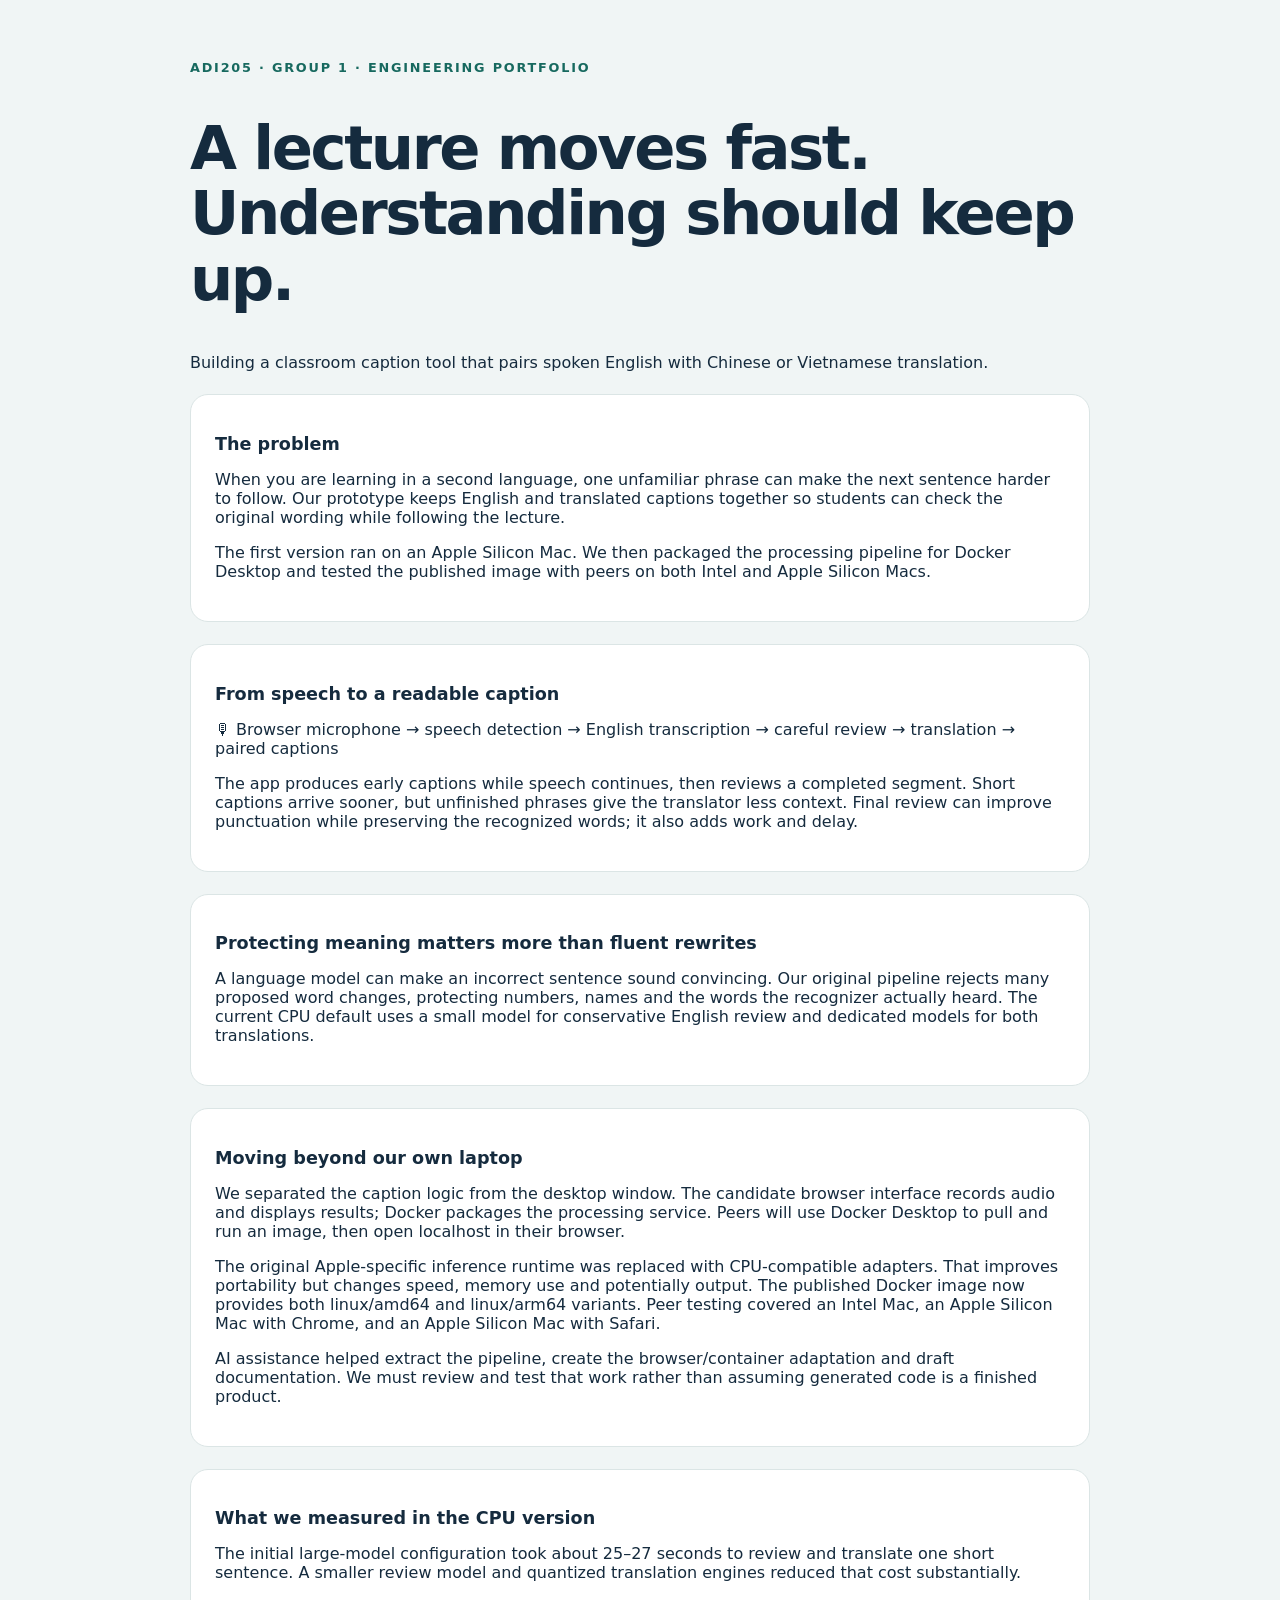
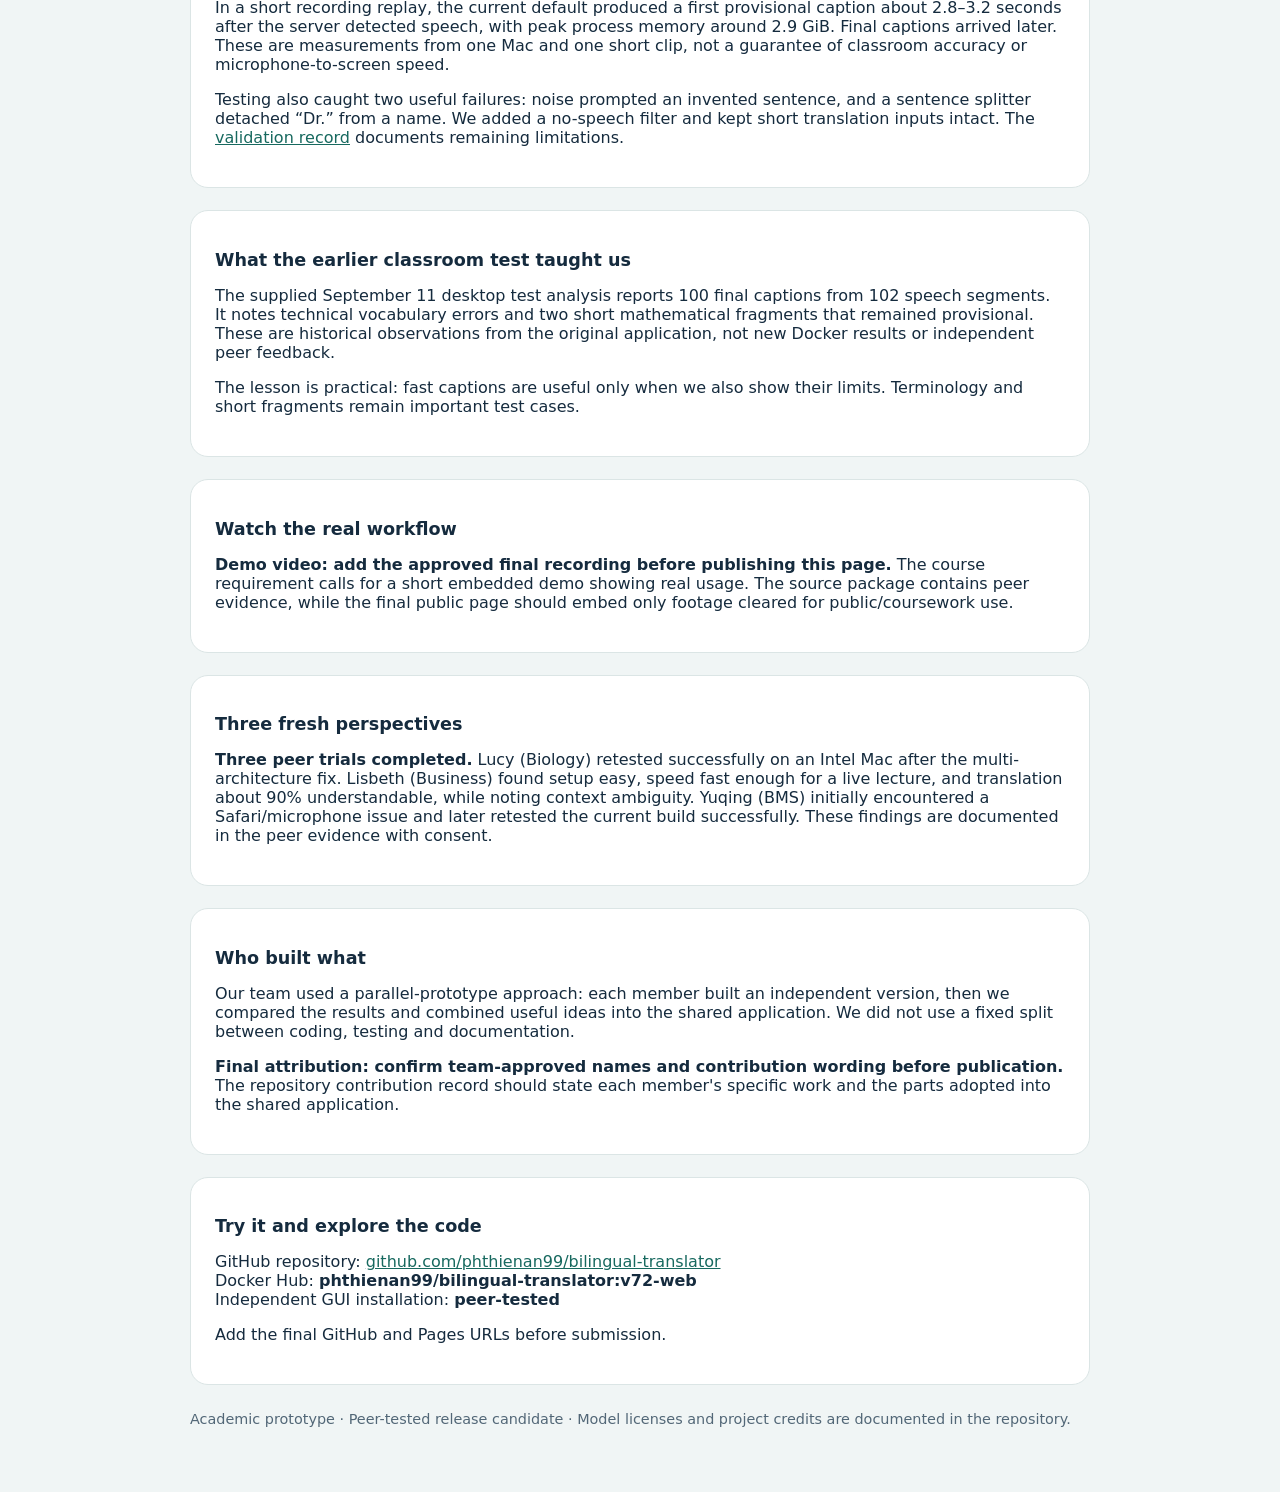
==== docs/index.html @ 57a2567b "Initial v72 web release" ====
<!doctype html><html lang="en"><meta charset="utf-8"><meta name="viewport" content="width=device-width,initial-scale=1"><title>Keeping up, in two languages — Group 1</title><link rel="stylesheet" href="style.css">
<main><p class="eyebrow">ADI205 · GROUP 1 · ENGINEERING PORTFOLIO</p><h1>A lecture moves fast.<br>Understanding should keep up.</h1><p>Building a classroom caption tool that pairs spoken English with Chinese or Vietnamese translation.</p>
<section><h2>The problem</h2><p>When you are learning in a second language, one unfamiliar phrase can make the next sentence harder to follow. Our prototype keeps English and translated captions together so students can check the original wording while following the lecture.</p><p>The first version ran on an Apple Silicon Mac. We then packaged the processing pipeline for Docker Desktop and tested the published image with peers on both Intel and Apple Silicon Macs.</p></section>
<section><h2>From speech to a readable caption</h2><p>🎙 Browser microphone → speech detection → English transcription → careful review → translation → paired captions</p><p>The app produces early captions while speech continues, then reviews a completed segment. Short captions arrive sooner, but unfinished phrases give the translator less context. Final review can improve punctuation while preserving the recognized words; it also adds work and delay.</p></section>
<section><h2>Protecting meaning matters more than fluent rewrites</h2><p>A language model can make an incorrect sentence sound convincing. Our original pipeline rejects many proposed word changes, protecting numbers, names and the words the recognizer actually heard. The current CPU default uses a small model for conservative English review and dedicated models for both translations.</p></section>
<section><h2>Moving beyond our own laptop</h2><p>We separated the caption logic from the desktop window. The candidate browser interface records audio and displays results; Docker packages the processing service. Peers will use Docker Desktop to pull and run an image, then open localhost in their browser.</p><p>The original Apple-specific inference runtime was replaced with CPU-compatible adapters. That improves portability but changes speed, memory use and potentially output. The published Docker image now provides both linux/amd64 and linux/arm64 variants. Peer testing covered an Intel Mac, an Apple Silicon Mac with Chrome, and an Apple Silicon Mac with Safari.</p><p>AI assistance helped extract the pipeline, create the browser/container adaptation and draft documentation. We must review and test that work rather than assuming generated code is a finished product.</p></section>
<section><h2>What we measured in the CPU version</h2><p>The initial large-model configuration took about 25–27 seconds to review and translate one short sentence. A smaller review model and quantized translation engines reduced that cost substantially.</p><p>In a short recording replay, the current default produced a first provisional caption about 2.8–3.2 seconds after the server detected speech, with peak process memory around 2.9 GiB. Final captions arrived later. These are measurements from one Mac and one short clip, not a guarantee of classroom accuracy or microphone-to-screen speed.</p><p>Testing also caught two useful failures: noise prompted an invented sentence, and a sentence splitter detached “Dr.” from a name. We added a no-speech filter and kept short translation inputs intact. The <a href="../VALIDATION.md">validation record</a> documents remaining limitations.</p></section><section><h2>What the earlier classroom test taught us</h2><p>The supplied September 11 desktop test analysis reports 100 final captions from 102 speech segments. It notes technical vocabulary errors and two short mathematical fragments that remained provisional. These are historical observations from the original application, not new Docker results or independent peer feedback.</p><p>The lesson is practical: fast captions are useful only when we also show their limits. Terminology and short fragments remain important test cases.</p></section>
<section><h2>Watch the real workflow</h2><p><strong>Demo video: add the approved final recording before publishing this page.</strong> The course requirement calls for a short embedded demo showing real usage. The source package contains peer evidence, while the final public page should embed only footage cleared for public/coursework use.</p>
<!-- Enable only after the approved file exists:
<video controls preload="metadata"><source src="demo.mp4" type="video/mp4">Your browser does not support this video.</video>
--></section>
<section><h2>Three fresh perspectives</h2><p><strong>Three peer trials completed.</strong> Lucy (Biology) retested successfully on an Intel Mac after the multi-architecture fix. Lisbeth (Business) found setup easy, speed fast enough for a live lecture, and translation about 90% understandable, while noting context ambiguity. Yuqing (BMS) initially encountered a Safari/microphone issue and later retested the current build successfully. These findings are documented in the peer evidence with consent.</p></section>
<section><h2>Who built what</h2><p>Our team used a parallel-prototype approach: each member built an independent version, then we compared the results and combined useful ideas into the shared application. We did not use a fixed split between coding, testing and documentation.</p><p><strong>Final attribution: confirm team-approved names and contribution wording before publication.</strong> The repository contribution record should state each member's specific work and the parts adopted into the shared application.</p></section>
<section><h2>Try it and explore the code</h2><p>GitHub repository: <a href="https://github.com/phthienan99/bilingual-translator">github.com/phthienan99/bilingual-translator</a><br>Docker Hub: <strong>phthienan99/bilingual-translator:v72-web</strong><br>Independent GUI installation: <strong>peer-tested</strong></p><p>Add the final GitHub and Pages URLs before submission.</p></section>
<footer><p class="note">Academic prototype · Peer-tested release candidate · Model licenses and project credits are documented in the repository.</p></footer></main></html>
---- docs/style.css ----
:root{font-family:system-ui,sans-serif;color:#152b3e;background:#f0f5f5}body{margin:0}main{max-width:900px;margin:60px auto;padding:0 24px}h1{font-size:clamp(2.2rem,5vw,3.8rem);line-height:1.08;letter-spacing:-.04em}h2{font-size:1.1rem}.eyebrow{color:#17695f;letter-spacing:.14em;font-weight:700;font-size:.8rem}section,details{background:white;border:1px solid #dbe5e5;border-radius:18px;padding:24px;margin:22px 0}button,select{font:inherit;border-radius:8px;padding:10px 16px;margin:4px;border:1px solid #bacaca}button{background:#17695f;color:white;cursor:pointer}button:disabled{opacity:.45;cursor:default}#captions p,#history p{white-space:pre-wrap;padding:12px 0;border-bottom:1px solid #e0e8e8;line-height:1.65}#captions{font-size:1.35rem;min-height:150px}#error{color:#a52d2d}.note{color:#526777;font-size:.9rem;line-height:1.7}summary{cursor:pointer}a{color:#17695f}video{max-width:100%}
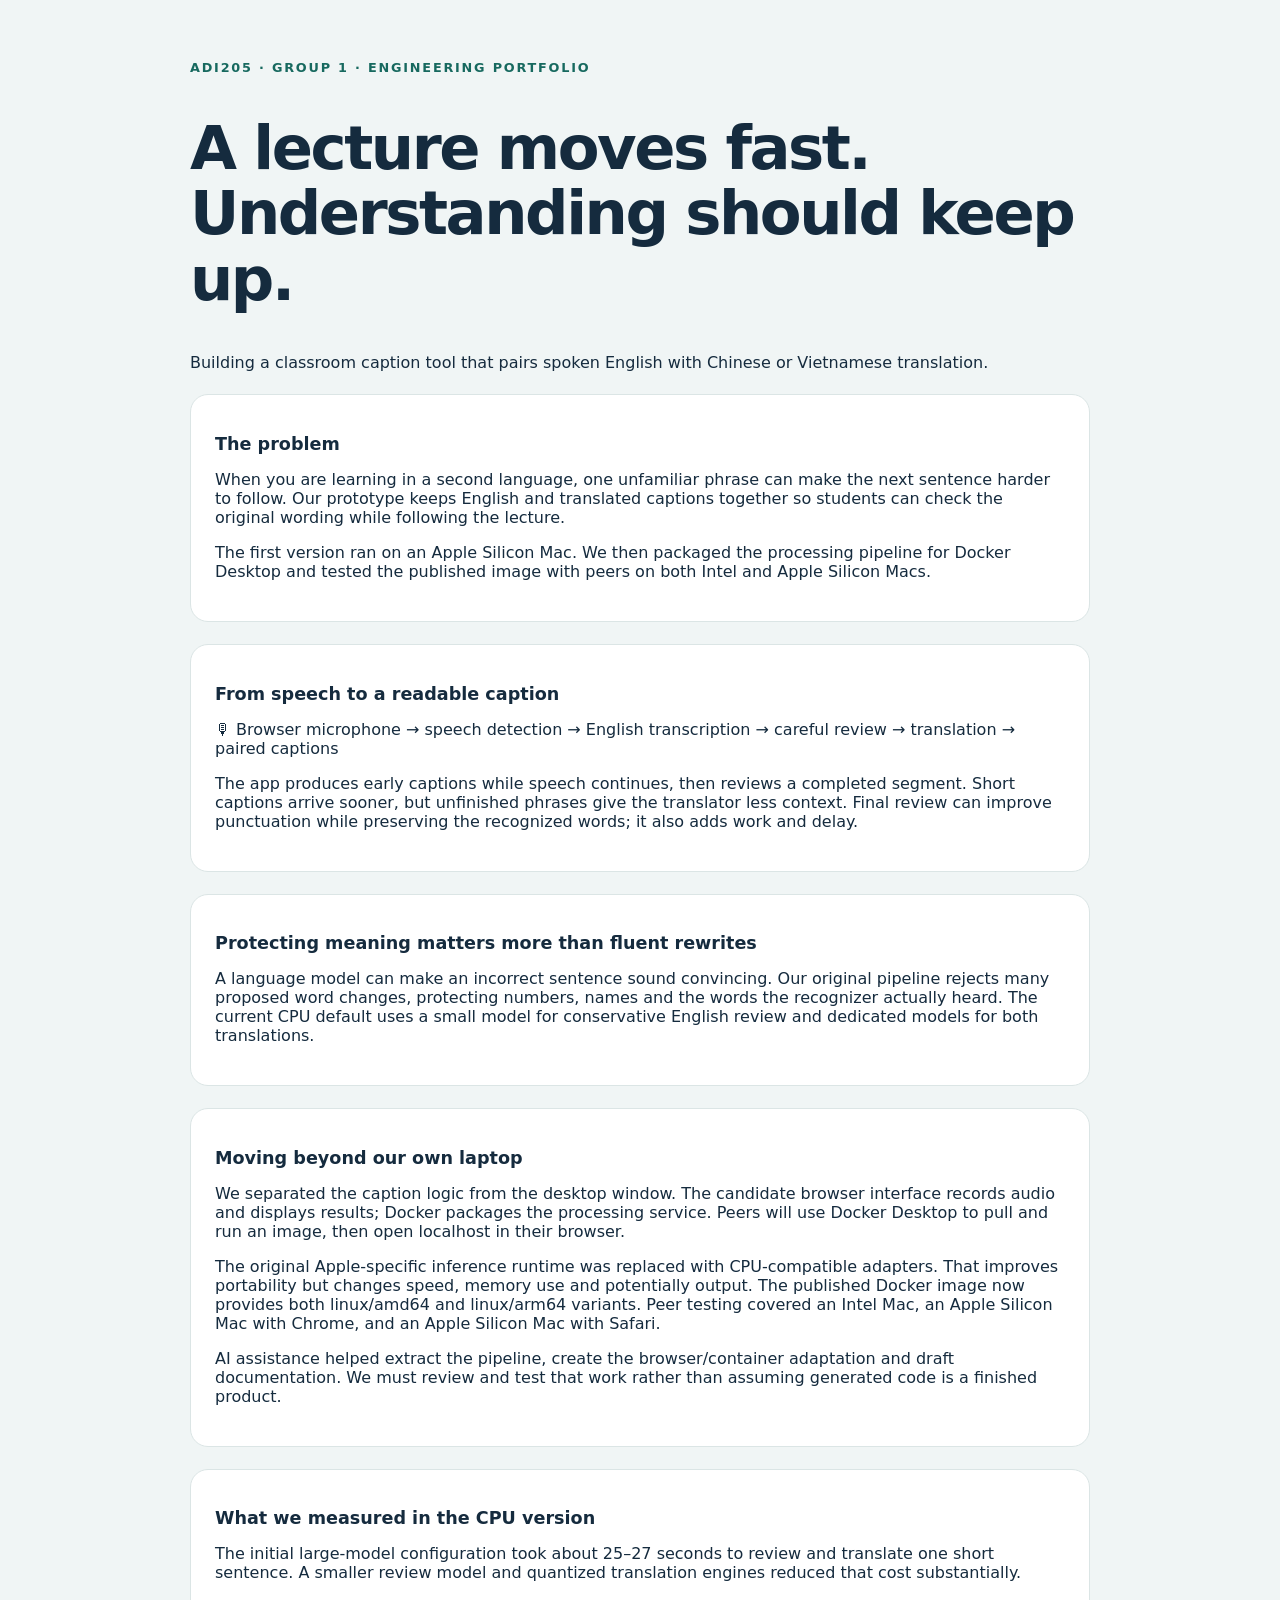
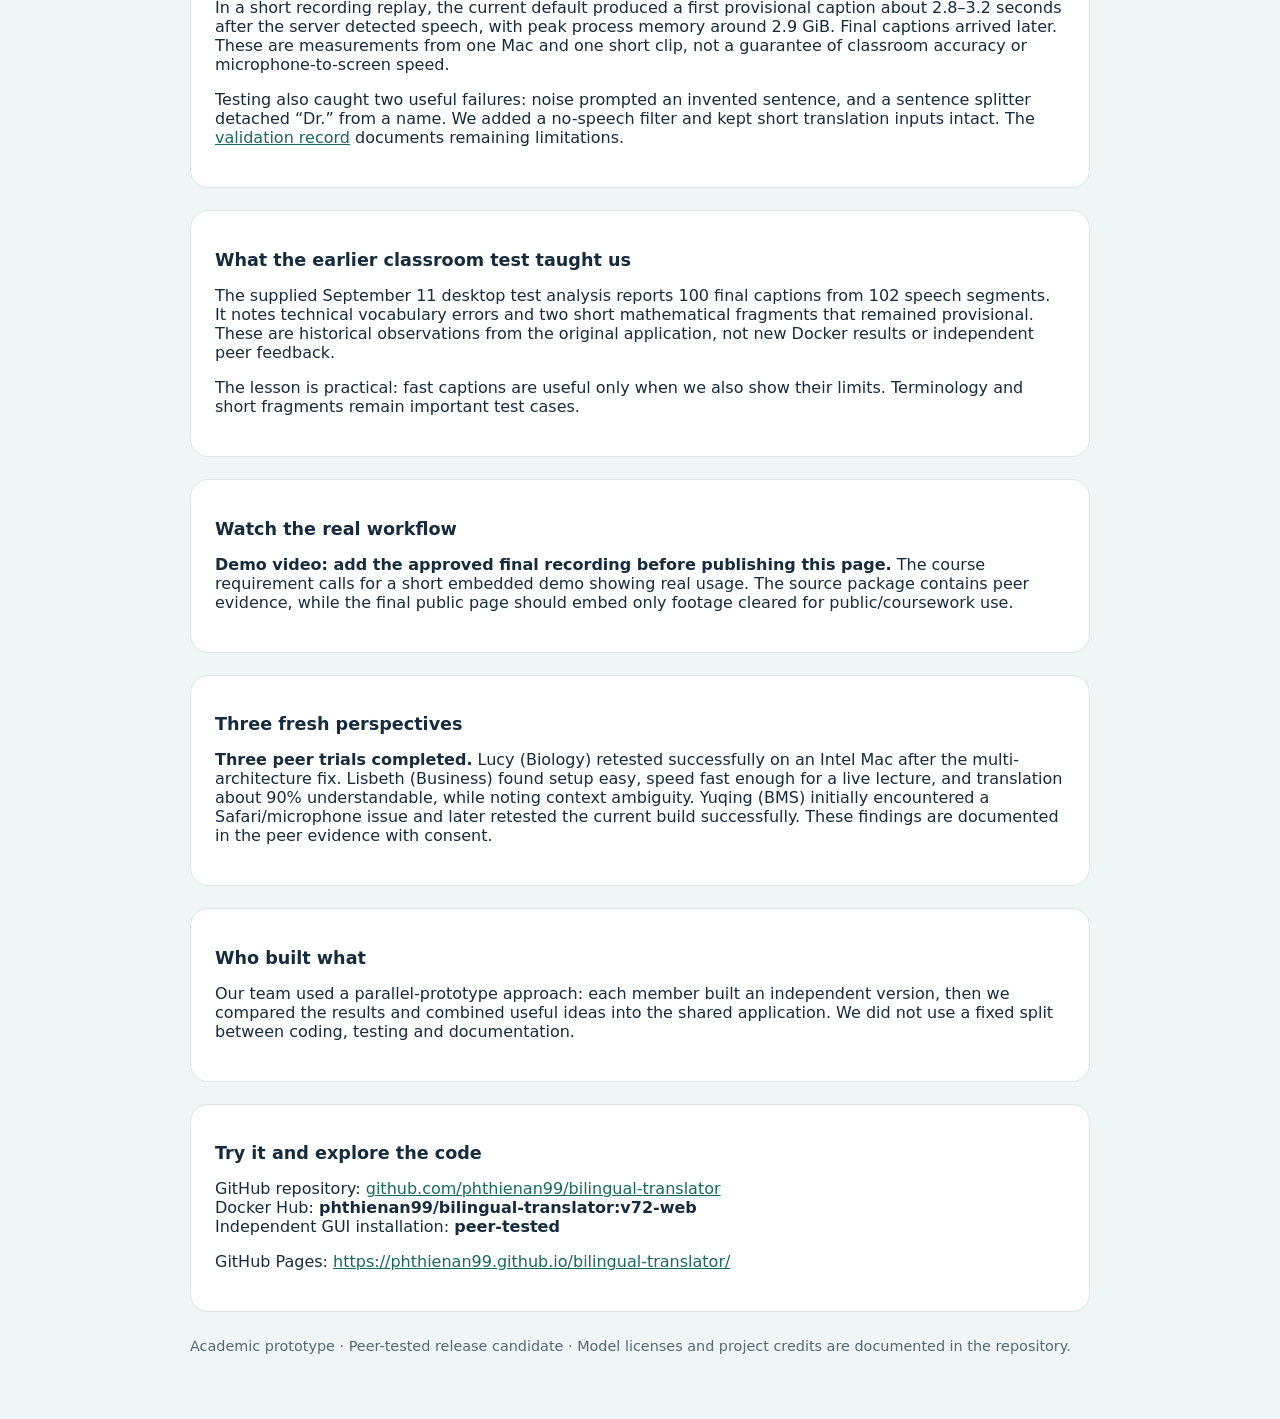
==== commit 589b700f: "Add verified GitHub Pages URL" ====
--- a/docs/index.html
+++ b/docs/index.html
@@ -10,6 +10,6 @@
 <video controls preload="metadata"><source src="demo.mp4" type="video/mp4">Your browser does not support this video.</video>
 --></section>
 <section><h2>Three fresh perspectives</h2><p><strong>Three peer trials completed.</strong> Lucy (Biology) retested successfully on an Intel Mac after the multi-architecture fix. Lisbeth (Business) found setup easy, speed fast enough for a live lecture, and translation about 90% understandable, while noting context ambiguity. Yuqing (BMS) initially encountered a Safari/microphone issue and later retested the current build successfully. These findings are documented in the peer evidence with consent.</p></section>
-<section><h2>Who built what</h2><p>Our team used a parallel-prototype approach: each member built an independent version, then we compared the results and combined useful ideas into the shared application. We did not use a fixed split between coding, testing and documentation.</p><p><strong>Final attribution: confirm team-approved names and contribution wording before publication.</strong> The repository contribution record should state each member's specific work and the parts adopted into the shared application.</p></section>
-<section><h2>Try it and explore the code</h2><p>GitHub repository: <a href="https://github.com/phthienan99/bilingual-translator">github.com/phthienan99/bilingual-translator</a><br>Docker Hub: <strong>phthienan99/bilingual-translator:v72-web</strong><br>Independent GUI installation: <strong>peer-tested</strong></p><p>Add the final GitHub and Pages URLs before submission.</p></section>
+<section><h2>Who built what</h2><p>Our team used a parallel-prototype approach: each member built an independent version, then we compared the results and combined useful ideas into the shared application. We did not use a fixed split between coding, testing and documentation.</p></section>
+<section><h2>Try it and explore the code</h2><p>GitHub repository: <a href="https://github.com/phthienan99/bilingual-translator">github.com/phthienan99/bilingual-translator</a><br>Docker Hub: <strong>phthienan99/bilingual-translator:v72-web</strong><br>Independent GUI installation: <strong>peer-tested</strong></p><p>GitHub Pages: <a href="https://phthienan99.github.io/bilingual-translator/">https://phthienan99.github.io/bilingual-translator/</a></p></section>
 <footer><p class="note">Academic prototype · Peer-tested release candidate · Model licenses and project credits are documented in the repository.</p></footer></main></html>
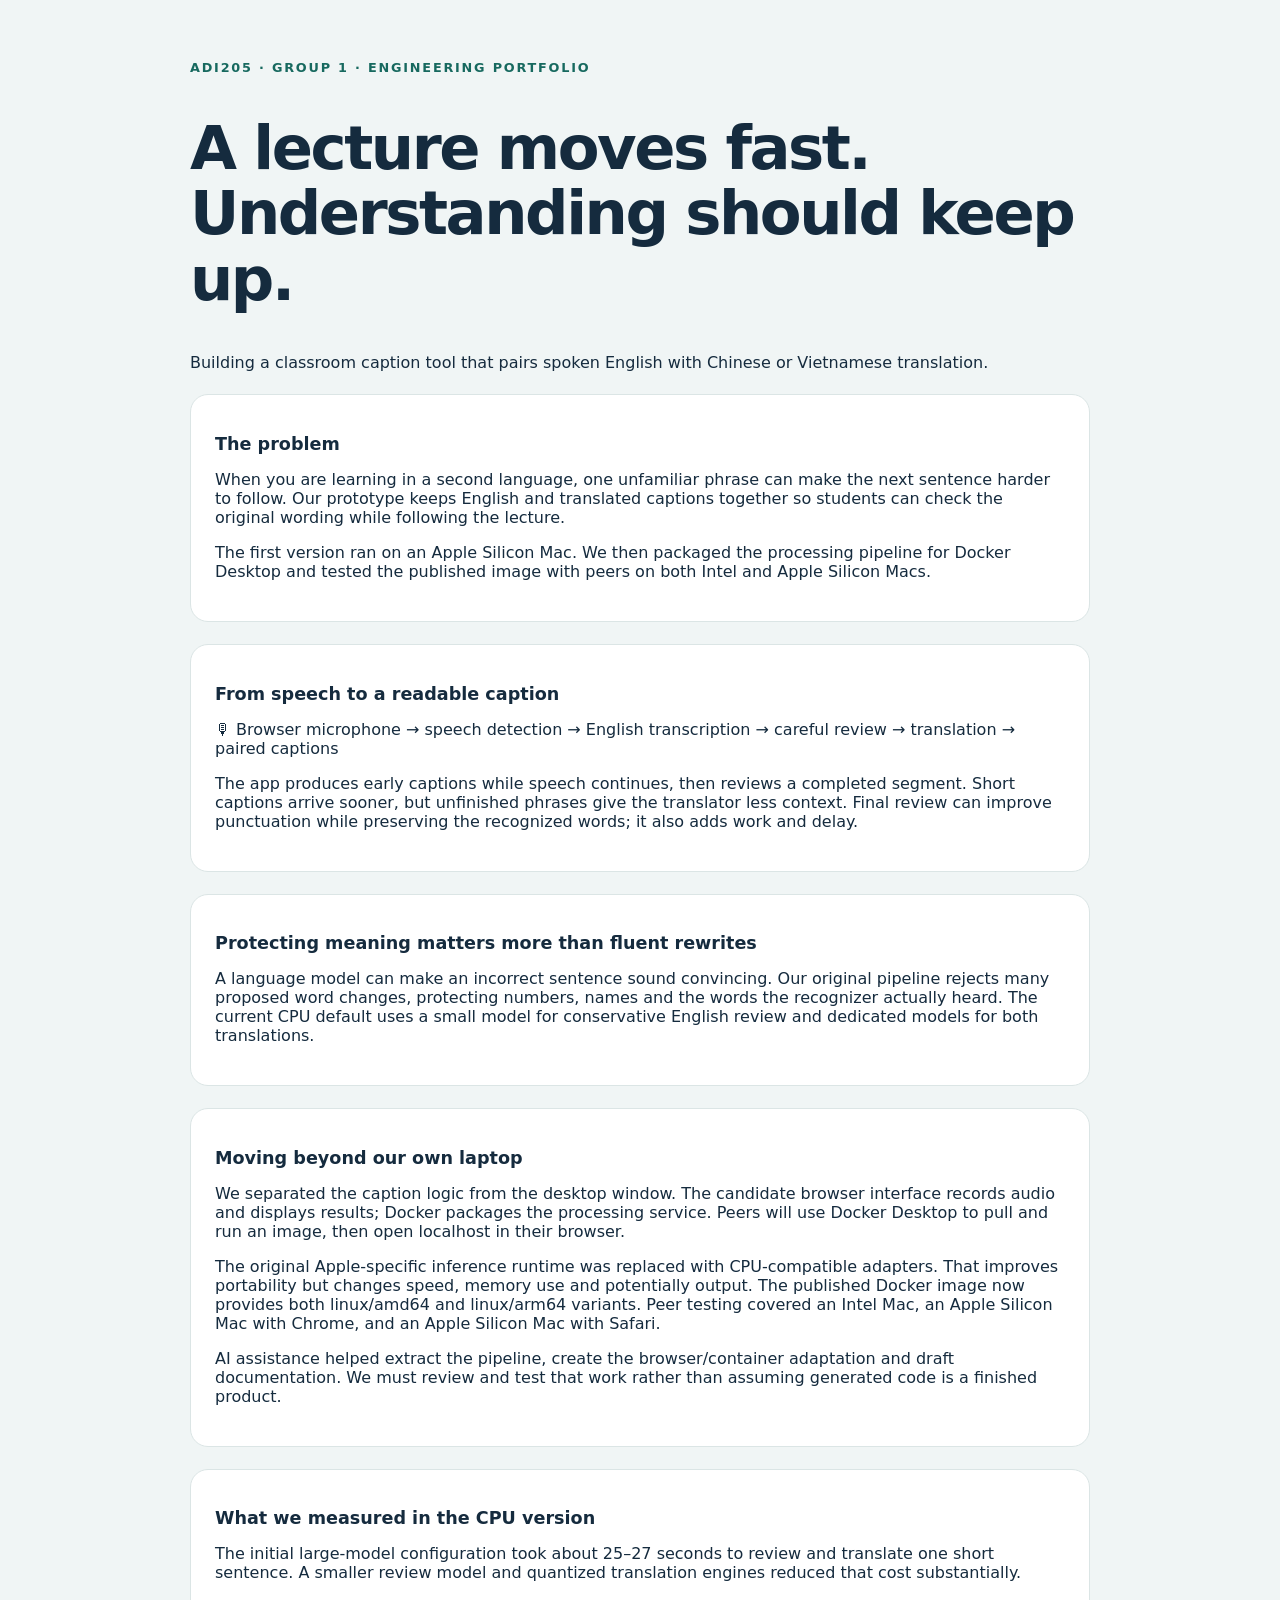
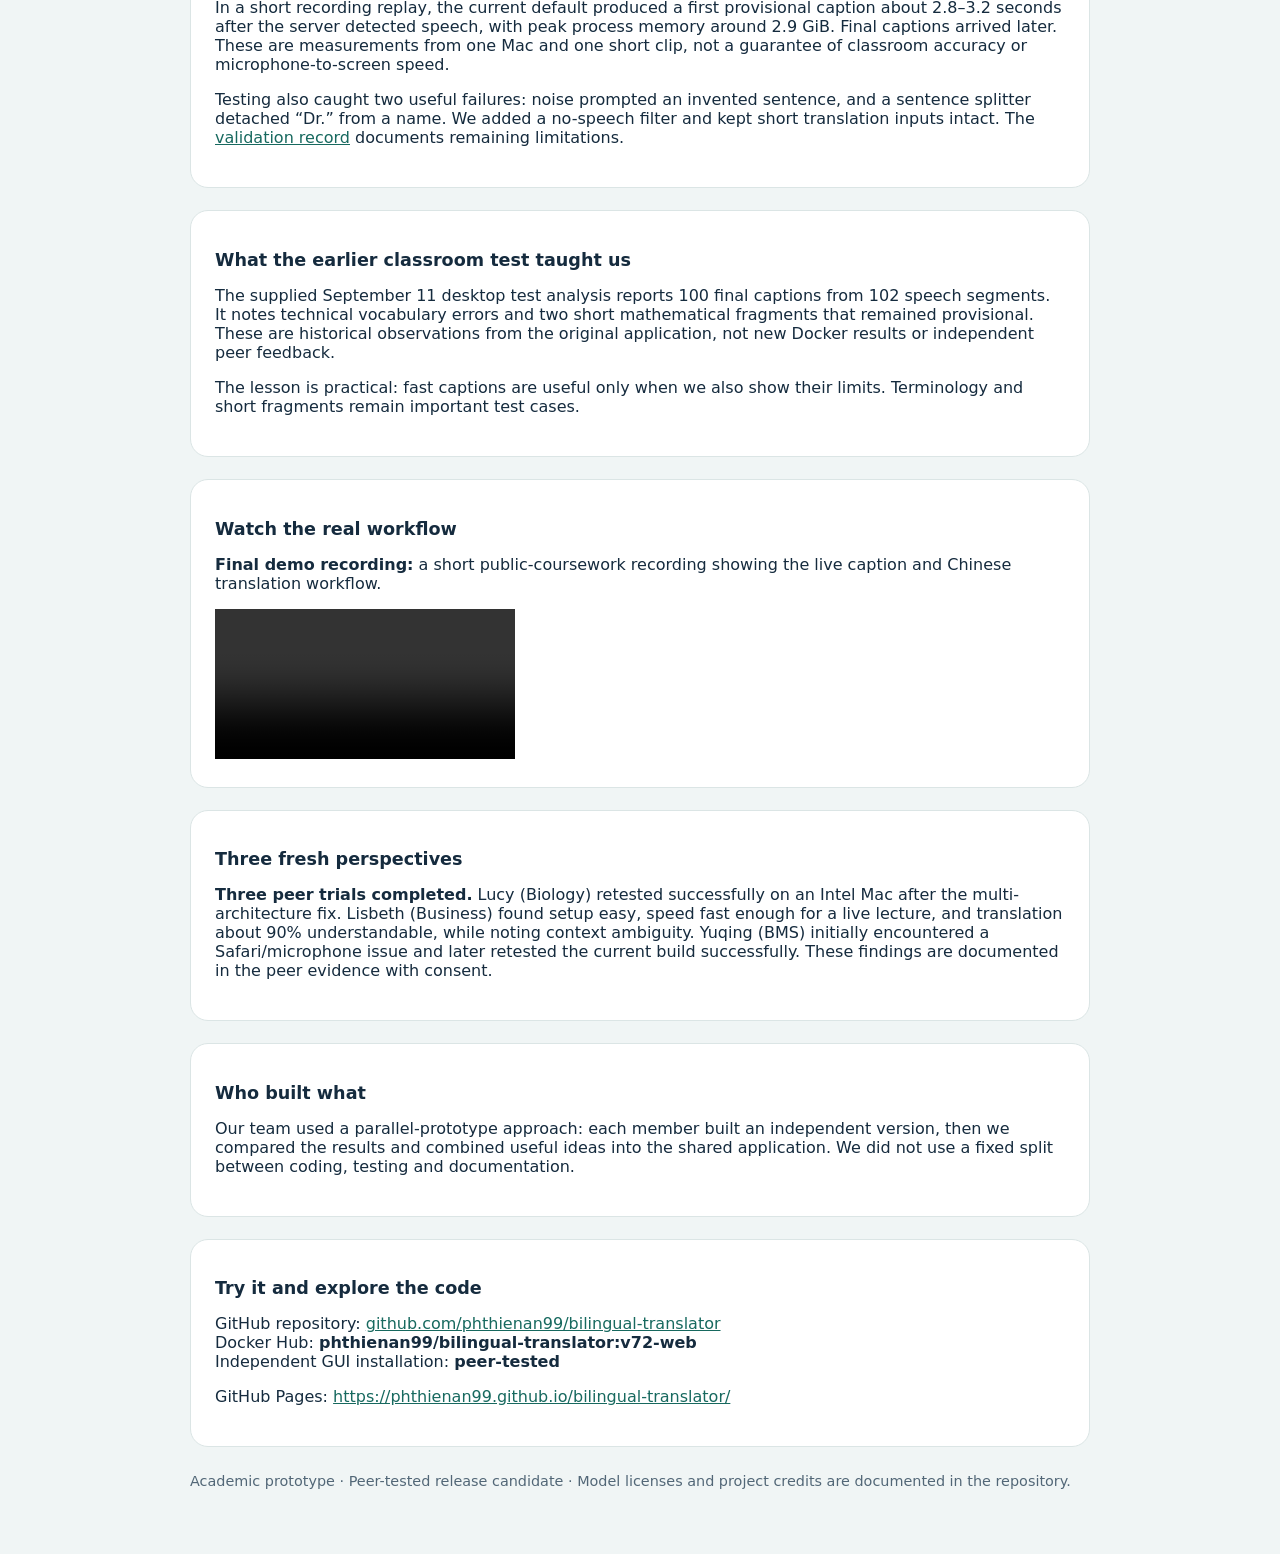
==== commit 15452cca: "Add final public demo video" ====
--- a/docs/index.html
+++ b/docs/index.html
@@ -5,10 +5,7 @@
 <section><h2>Protecting meaning matters more than fluent rewrites</h2><p>A language model can make an incorrect sentence sound convincing. Our original pipeline rejects many proposed word changes, protecting numbers, names and the words the recognizer actually heard. The current CPU default uses a small model for conservative English review and dedicated models for both translations.</p></section>
 <section><h2>Moving beyond our own laptop</h2><p>We separated the caption logic from the desktop window. The candidate browser interface records audio and displays results; Docker packages the processing service. Peers will use Docker Desktop to pull and run an image, then open localhost in their browser.</p><p>The original Apple-specific inference runtime was replaced with CPU-compatible adapters. That improves portability but changes speed, memory use and potentially output. The published Docker image now provides both linux/amd64 and linux/arm64 variants. Peer testing covered an Intel Mac, an Apple Silicon Mac with Chrome, and an Apple Silicon Mac with Safari.</p><p>AI assistance helped extract the pipeline, create the browser/container adaptation and draft documentation. We must review and test that work rather than assuming generated code is a finished product.</p></section>
 <section><h2>What we measured in the CPU version</h2><p>The initial large-model configuration took about 25–27 seconds to review and translate one short sentence. A smaller review model and quantized translation engines reduced that cost substantially.</p><p>In a short recording replay, the current default produced a first provisional caption about 2.8–3.2 seconds after the server detected speech, with peak process memory around 2.9 GiB. Final captions arrived later. These are measurements from one Mac and one short clip, not a guarantee of classroom accuracy or microphone-to-screen speed.</p><p>Testing also caught two useful failures: noise prompted an invented sentence, and a sentence splitter detached “Dr.” from a name. We added a no-speech filter and kept short translation inputs intact. The <a href="../VALIDATION.md">validation record</a> documents remaining limitations.</p></section><section><h2>What the earlier classroom test taught us</h2><p>The supplied September 11 desktop test analysis reports 100 final captions from 102 speech segments. It notes technical vocabulary errors and two short mathematical fragments that remained provisional. These are historical observations from the original application, not new Docker results or independent peer feedback.</p><p>The lesson is practical: fast captions are useful only when we also show their limits. Terminology and short fragments remain important test cases.</p></section>
-<section><h2>Watch the real workflow</h2><p><strong>Demo video: add the approved final recording before publishing this page.</strong> The course requirement calls for a short embedded demo showing real usage. The source package contains peer evidence, while the final public page should embed only footage cleared for public/coursework use.</p>
-<!-- Enable only after the approved file exists:
-<video controls preload="metadata"><source src="demo.mp4" type="video/mp4">Your browser does not support this video.</video>
---></section>
+<section><h2>Watch the real workflow</h2><p><strong>Final demo recording:</strong> a short public-coursework recording showing the live caption and Chinese translation workflow.</p><video controls preload="metadata" playsinline><source src="demo.mp4" type="video/mp4">Your browser does not support this video.</video></section>
 <section><h2>Three fresh perspectives</h2><p><strong>Three peer trials completed.</strong> Lucy (Biology) retested successfully on an Intel Mac after the multi-architecture fix. Lisbeth (Business) found setup easy, speed fast enough for a live lecture, and translation about 90% understandable, while noting context ambiguity. Yuqing (BMS) initially encountered a Safari/microphone issue and later retested the current build successfully. These findings are documented in the peer evidence with consent.</p></section>
 <section><h2>Who built what</h2><p>Our team used a parallel-prototype approach: each member built an independent version, then we compared the results and combined useful ideas into the shared application. We did not use a fixed split between coding, testing and documentation.</p></section>
 <section><h2>Try it and explore the code</h2><p>GitHub repository: <a href="https://github.com/phthienan99/bilingual-translator">github.com/phthienan99/bilingual-translator</a><br>Docker Hub: <strong>phthienan99/bilingual-translator:v72-web</strong><br>Independent GUI installation: <strong>peer-tested</strong></p><p>GitHub Pages: <a href="https://phthienan99.github.io/bilingual-translator/">https://phthienan99.github.io/bilingual-translator/</a></p></section>
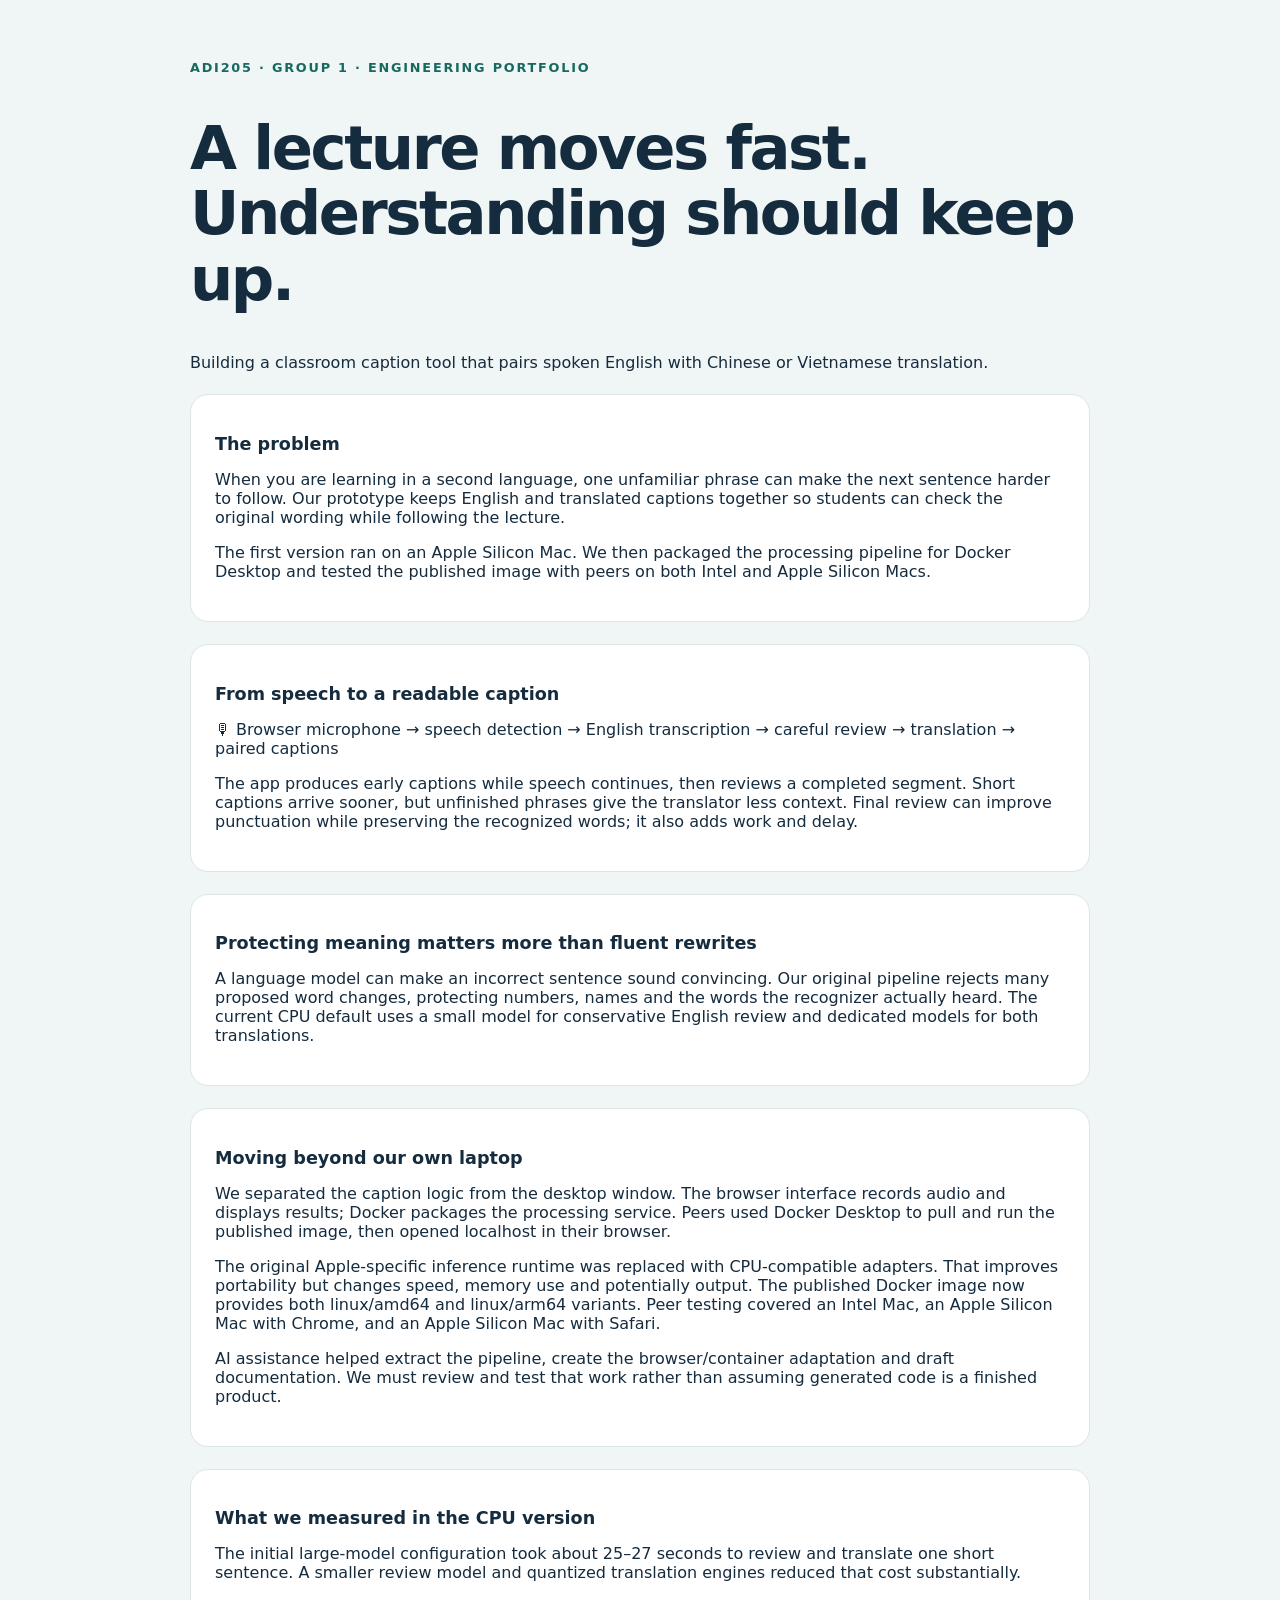
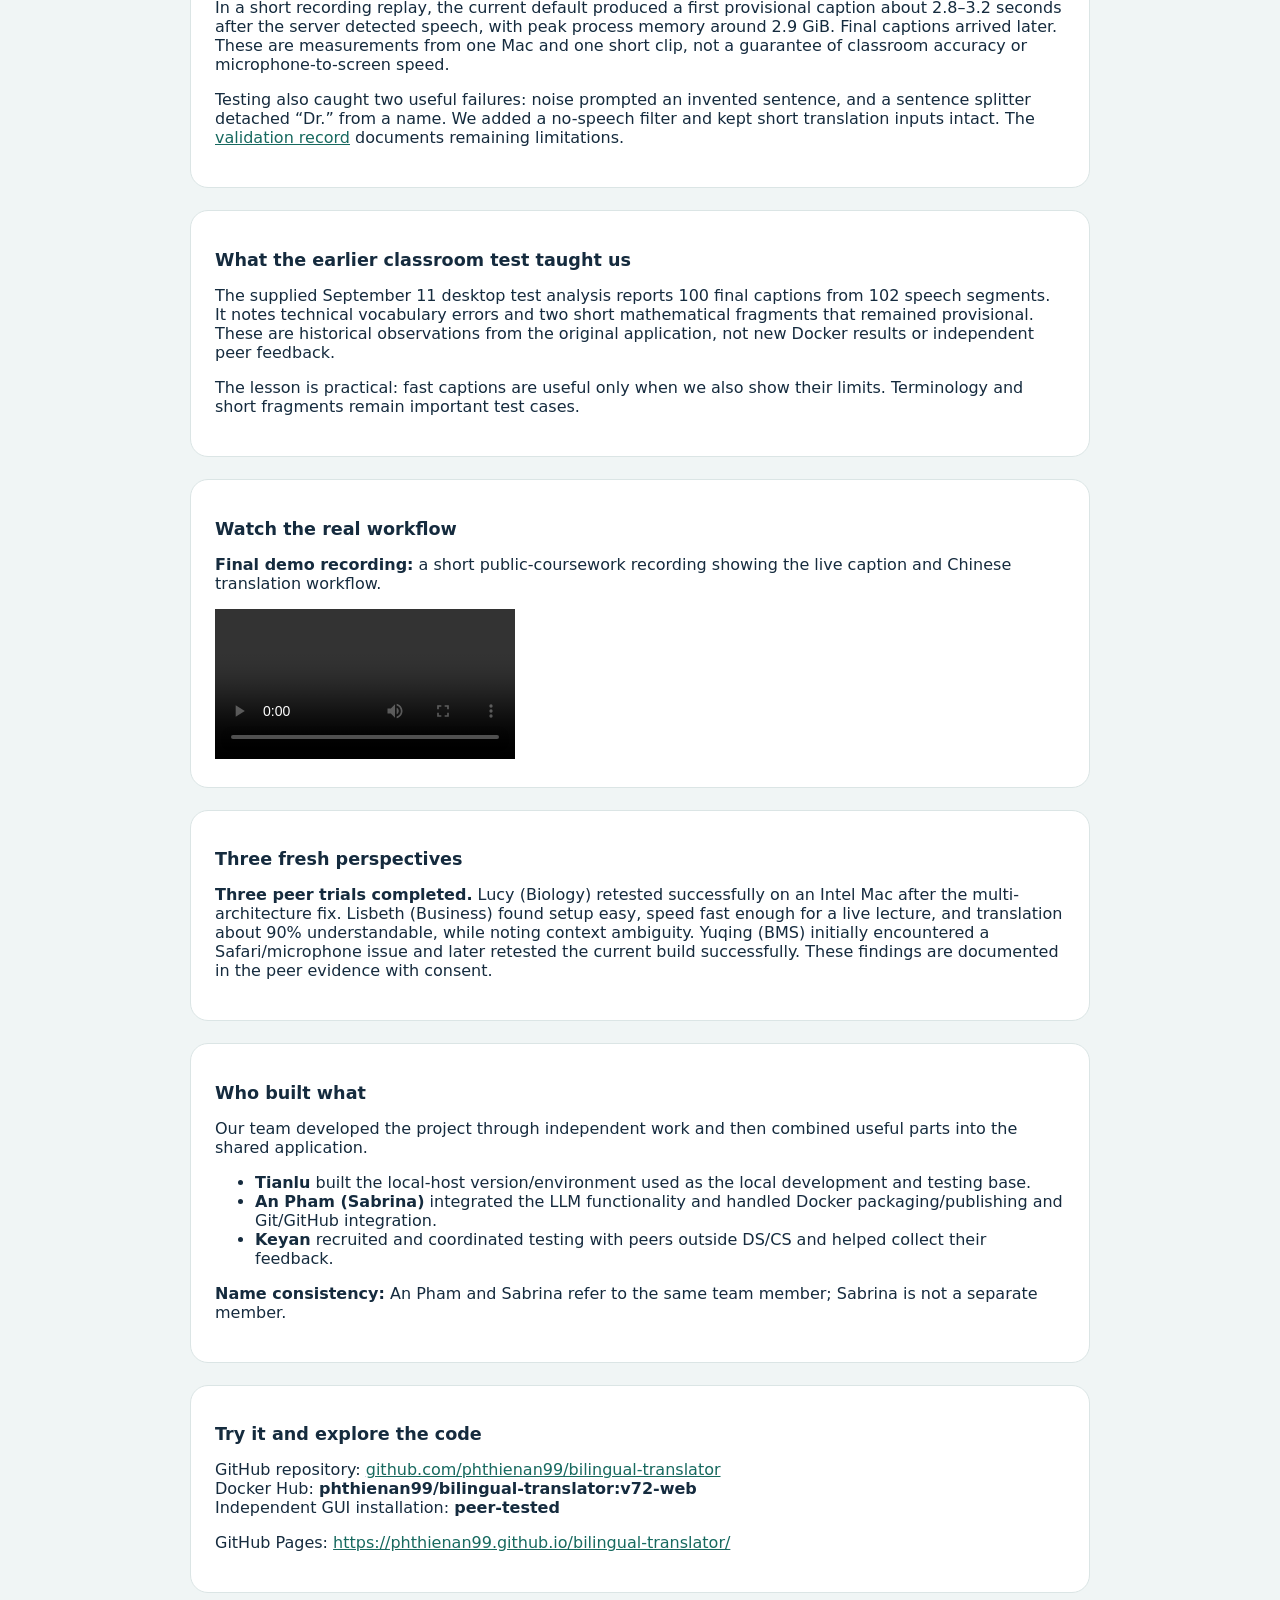
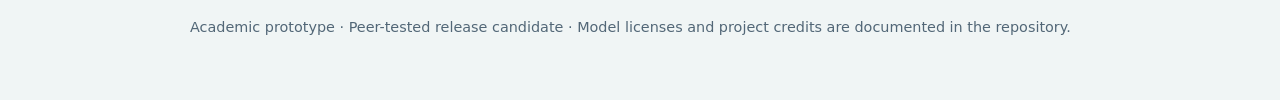
==== commit 8683479c: "Finalize ADI Group 1 submission" ====
--- a/docs/index.html
+++ b/docs/index.html
@@ -3,10 +3,10 @@
 <section><h2>The problem</h2><p>When you are learning in a second language, one unfamiliar phrase can make the next sentence harder to follow. Our prototype keeps English and translated captions together so students can check the original wording while following the lecture.</p><p>The first version ran on an Apple Silicon Mac. We then packaged the processing pipeline for Docker Desktop and tested the published image with peers on both Intel and Apple Silicon Macs.</p></section>
 <section><h2>From speech to a readable caption</h2><p>🎙 Browser microphone → speech detection → English transcription → careful review → translation → paired captions</p><p>The app produces early captions while speech continues, then reviews a completed segment. Short captions arrive sooner, but unfinished phrases give the translator less context. Final review can improve punctuation while preserving the recognized words; it also adds work and delay.</p></section>
 <section><h2>Protecting meaning matters more than fluent rewrites</h2><p>A language model can make an incorrect sentence sound convincing. Our original pipeline rejects many proposed word changes, protecting numbers, names and the words the recognizer actually heard. The current CPU default uses a small model for conservative English review and dedicated models for both translations.</p></section>
-<section><h2>Moving beyond our own laptop</h2><p>We separated the caption logic from the desktop window. The candidate browser interface records audio and displays results; Docker packages the processing service. Peers will use Docker Desktop to pull and run an image, then open localhost in their browser.</p><p>The original Apple-specific inference runtime was replaced with CPU-compatible adapters. That improves portability but changes speed, memory use and potentially output. The published Docker image now provides both linux/amd64 and linux/arm64 variants. Peer testing covered an Intel Mac, an Apple Silicon Mac with Chrome, and an Apple Silicon Mac with Safari.</p><p>AI assistance helped extract the pipeline, create the browser/container adaptation and draft documentation. We must review and test that work rather than assuming generated code is a finished product.</p></section>
-<section><h2>What we measured in the CPU version</h2><p>The initial large-model configuration took about 25–27 seconds to review and translate one short sentence. A smaller review model and quantized translation engines reduced that cost substantially.</p><p>In a short recording replay, the current default produced a first provisional caption about 2.8–3.2 seconds after the server detected speech, with peak process memory around 2.9 GiB. Final captions arrived later. These are measurements from one Mac and one short clip, not a guarantee of classroom accuracy or microphone-to-screen speed.</p><p>Testing also caught two useful failures: noise prompted an invented sentence, and a sentence splitter detached “Dr.” from a name. We added a no-speech filter and kept short translation inputs intact. The <a href="../VALIDATION.md">validation record</a> documents remaining limitations.</p></section><section><h2>What the earlier classroom test taught us</h2><p>The supplied September 11 desktop test analysis reports 100 final captions from 102 speech segments. It notes technical vocabulary errors and two short mathematical fragments that remained provisional. These are historical observations from the original application, not new Docker results or independent peer feedback.</p><p>The lesson is practical: fast captions are useful only when we also show their limits. Terminology and short fragments remain important test cases.</p></section>
+<section><h2>Moving beyond our own laptop</h2><p>We separated the caption logic from the desktop window. The browser interface records audio and displays results; Docker packages the processing service. Peers used Docker Desktop to pull and run the published image, then opened localhost in their browser.</p><p>The original Apple-specific inference runtime was replaced with CPU-compatible adapters. That improves portability but changes speed, memory use and potentially output. The published Docker image now provides both linux/amd64 and linux/arm64 variants. Peer testing covered an Intel Mac, an Apple Silicon Mac with Chrome, and an Apple Silicon Mac with Safari.</p><p>AI assistance helped extract the pipeline, create the browser/container adaptation and draft documentation. We must review and test that work rather than assuming generated code is a finished product.</p></section>
+<section><h2>What we measured in the CPU version</h2><p>The initial large-model configuration took about 25–27 seconds to review and translate one short sentence. A smaller review model and quantized translation engines reduced that cost substantially.</p><p>In a short recording replay, the current default produced a first provisional caption about 2.8–3.2 seconds after the server detected speech, with peak process memory around 2.9 GiB. Final captions arrived later. These are measurements from one Mac and one short clip, not a guarantee of classroom accuracy or microphone-to-screen speed.</p><p>Testing also caught two useful failures: noise prompted an invented sentence, and a sentence splitter detached “Dr.” from a name. We added a no-speech filter and kept short translation inputs intact. The <a href="https://github.com/phthienan99/bilingual-translator/blob/main/VALIDATION.md">validation record</a> documents remaining limitations.</p></section><section><h2>What the earlier classroom test taught us</h2><p>The supplied September 11 desktop test analysis reports 100 final captions from 102 speech segments. It notes technical vocabulary errors and two short mathematical fragments that remained provisional. These are historical observations from the original application, not new Docker results or independent peer feedback.</p><p>The lesson is practical: fast captions are useful only when we also show their limits. Terminology and short fragments remain important test cases.</p></section>
 <section><h2>Watch the real workflow</h2><p><strong>Final demo recording:</strong> a short public-coursework recording showing the live caption and Chinese translation workflow.</p><video controls preload="metadata" playsinline><source src="demo.mp4" type="video/mp4">Your browser does not support this video.</video></section>
 <section><h2>Three fresh perspectives</h2><p><strong>Three peer trials completed.</strong> Lucy (Biology) retested successfully on an Intel Mac after the multi-architecture fix. Lisbeth (Business) found setup easy, speed fast enough for a live lecture, and translation about 90% understandable, while noting context ambiguity. Yuqing (BMS) initially encountered a Safari/microphone issue and later retested the current build successfully. These findings are documented in the peer evidence with consent.</p></section>
-<section><h2>Who built what</h2><p>Our team used a parallel-prototype approach: each member built an independent version, then we compared the results and combined useful ideas into the shared application. We did not use a fixed split between coding, testing and documentation.</p></section>
+<section><h2>Who built what</h2><p>Our team developed the project through independent work and then combined useful parts into the shared application.</p><ul><li><strong>Tianlu</strong> built the local-host version/environment used as the local development and testing base.</li><li><strong>An Pham (Sabrina)</strong> integrated the LLM functionality and handled Docker packaging/publishing and Git/GitHub integration.</li><li><strong>Keyan</strong> recruited and coordinated testing with peers outside DS/CS and helped collect their feedback.</li></ul><p><strong>Name consistency:</strong> An Pham and Sabrina refer to the same team member; Sabrina is not a separate member.</p></section>
 <section><h2>Try it and explore the code</h2><p>GitHub repository: <a href="https://github.com/phthienan99/bilingual-translator">github.com/phthienan99/bilingual-translator</a><br>Docker Hub: <strong>phthienan99/bilingual-translator:v72-web</strong><br>Independent GUI installation: <strong>peer-tested</strong></p><p>GitHub Pages: <a href="https://phthienan99.github.io/bilingual-translator/">https://phthienan99.github.io/bilingual-translator/</a></p></section>
 <footer><p class="note">Academic prototype · Peer-tested release candidate · Model licenses and project credits are documented in the repository.</p></footer></main></html>
